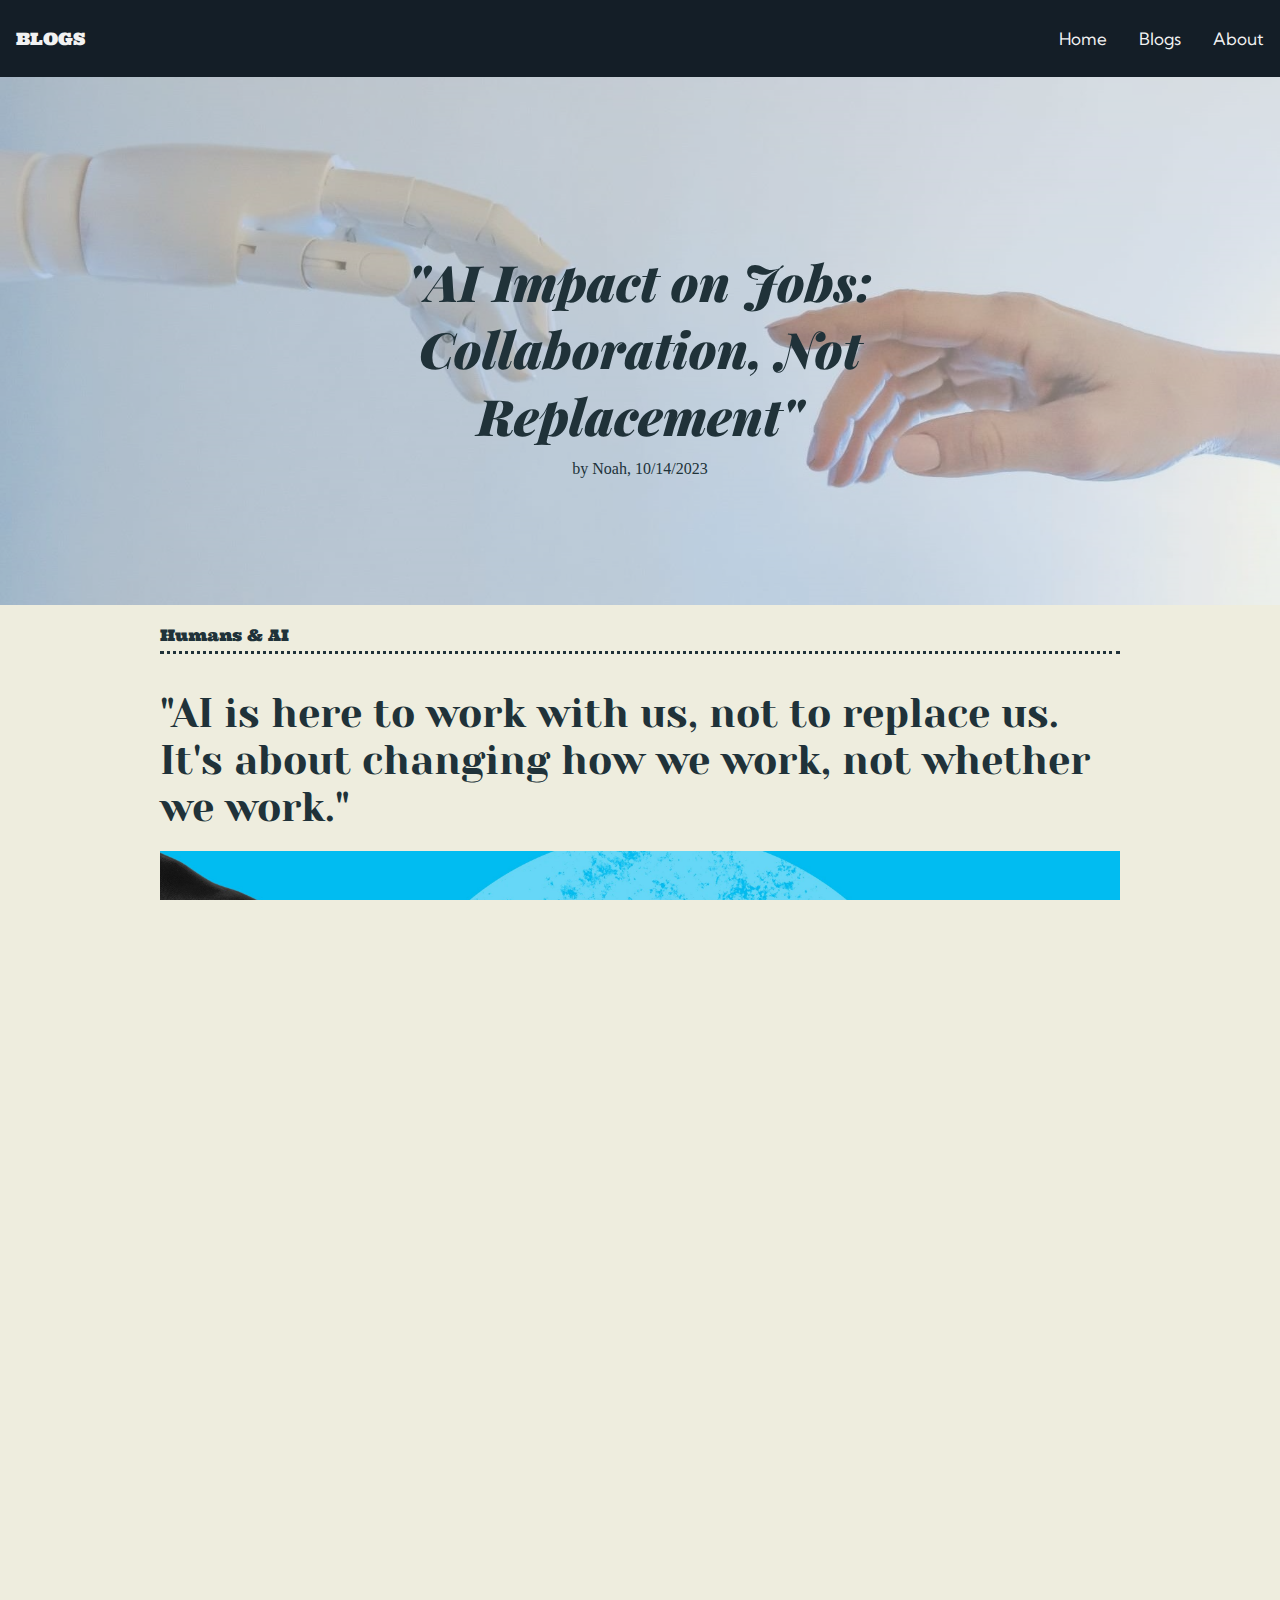
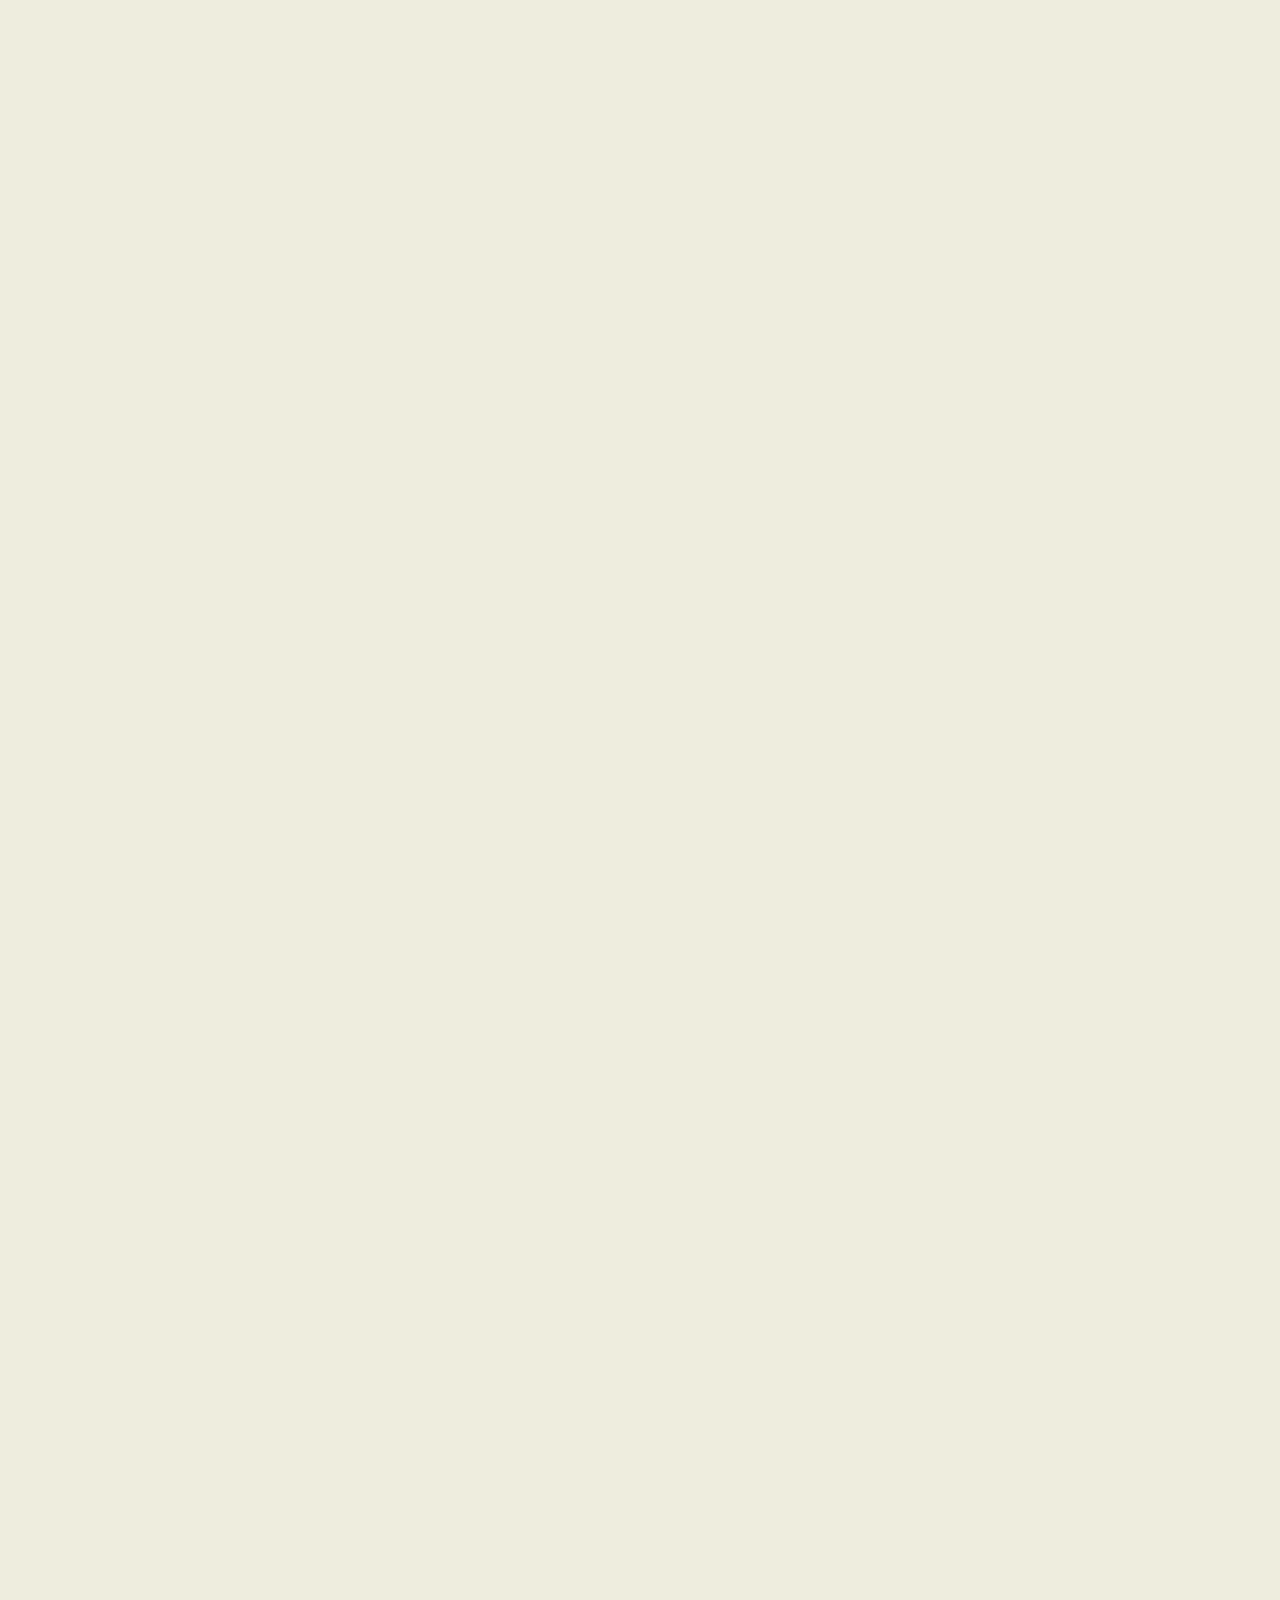
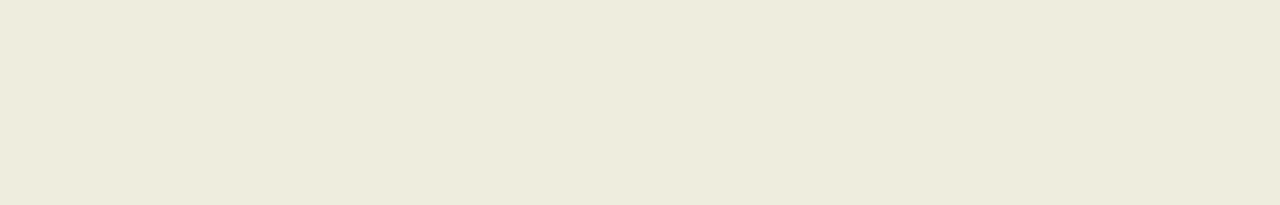
==== index.html @ ddce8234 "3" ====
<!DOCTYPE html>
<html>
<head>
	<meta charset="utf-8">
	<meta name="viewport" content="width=device-width, initial-scale=1">
	<title>Group 3 Blog (purpCom)</title>
	<link rel="stylesheet" href="blog.css">
	<script src="blog.js"></script>

	<!-- fonts -->
	<link rel="preconnect" href="https://fonts.googleapis.com">
	<link rel="preconnect" href="https://fonts.gstatic.com" crossorigin>
	<link href="https://fonts.googleapis.com/css2?family=Kumbh+Sans&family=Playfair+Display&family=Ultra&family=Yeseva+One&display=swap" rel="stylesheet">
</head>

<body>
	<div class="navbar">
		<a style="font-family: 'Ultra', serif;" href="#home">BLOGS</a>
		<div class="threeBts">
			<a href="#home">Home</a>
			<a href="#blogs">Blogs</a>
	  		<a href="#about">About</a>	
		</div>
	</div>

	<div class="bgImgHeader">
		<img style="width: 100%; opacity: 0.5;" src="images/bgOfHeader.jpg">

		<div class="firstHeader centered">
			<p id="actualHead"><em>"AI Impact on Jobs:<wbr> Collaboration, <wbr>Not Replacement"</em></p>
			<p id="subHead">by Noah, 10/14/2023</p>
		</div>
	</div>

	<div>
		<div class="body">

			<div class="tag">
				<p>Humans & AI</p>
			</div>
			<hr>
			<div class="header">
				<header>"AI is here to work with us, not to replace us. It's about changing how we work, not whether we work."</header>
			</div>

			<center>
				<img src="images/artintelimage.jpg">
			</center>
			<div class="blocke">
				<p>The rapid advancement of technology and artificial intelligence (AI) has raised concerns about the possibility of machines taking over human jobs. Let's explore the changing landscape of work in the age of AI and uncover the more nuanced reality – one of collaboration rather than wholesale job replacement.</p>
			</div>
			<div class="blocke">
				<p><u><strong>The Fear Of Job Loss</strong></u></p>
				<p>It's no secret that AI technologies have been integrated into various industries, leading to concerns about human workers losing their jobs to automation. Many have wondered if this technological revolution will leave people unemployed.</p>
			</div>
			<div class="blocke">
				<p><u><strong>The Reality: A Partnership Between Humans and AI</strong></u></p>
				<p>The quote tells a fundamental truth: AI is not here to replace humans but to work alongside us. This collaboration is reshaping the workforce in several ways:</p>
			</div>
			<div class="blocke">
				<p><u><strong>1.) Automating Repetitive Tasks</strong></u></p>
				<p>- AI is particularly adept at handling repetitive and rule-based tasks. In industries like manufacturing, AI-driven robots have taken over mundane and labor-intensive jobs. This, in turn, allows human workers to focus on more complex and quality-oriented tasks..</p>
			</div>
			<div class="blocke">
				<p><u><strong>2.) Enhancing Human Abilities</strong></u></p>
				<p>- AI has the potential to enhance human capabilities. In healthcare, for example, AI can analyze vast amounts of medical data to provide insights that assist doctors in diagnosis and treatment. This collaboration improves the quality and efficiency of work.</p>
			</div>
			<div class="blocke">
				<p><u><strong>3.) Creating New Job Opportunities</strong></u></p>
				<p>- The rise of AI has also given birth to entirely new job roles. Professions such as data scientists, AI ethicists, and machine learning engineers have emerged to meet the demand for expertise in AI technologies.</p>
			</div>
			<div class="blocke">
				<p><u><strong>4.) Valuing Human Qualities</strong></u></p>
				<p>- AI struggles to replicate certain human qualities like empathy, creativity, and complex problem-solving. These uniquely human attributes remain essential in roles that require emotional intelligence and nuanced decision-making.</p>
			</div>
			<div class="blocke">
				<p><u><strong>5.) Preparing for the Future</strong></u></p>
				<p>- Adapting to the evolving workforce in the age of AI is crucial. This includes investing in education and retraining to develop skills that AI cannot replicate, such as critical thinking, adaptability, and emotional intelligence.</p>
			</div>
			<div class="blocke">
				<p><u><strong>Conclusion</strong></u></p>
				<p>The rise of AI isn't a story of machines taking over jobs but rather of how AI is transforming the nature of work. It's a revolution that will change the workplace and the skills needed to thrive in it. Instead of fearing automation, we should embrace the opportunity to collaborate with AI, as it can lead to increased productivity, innovation, and problem-solving. The future of work is evolving, and understanding AI's role in it is essential for shaping a resilient and relevant workforce.</p>
			</div>
			<div class="blocke author">
				<div style="float:left;">	
					<p style="margin-top: -5px;"><u><strong>Author:</strong></u></p>
					<img src="images/cutiePatootie.jpg" alt="some author">
					<center>
						<p id="authorName">Noah Van Array</p>
					</center>
				</div>
				<p id="authorDesc">Noah is a novice human, with experience worth 18 years of being a person, with around 13 years of it being a student of average educational progress. He writes slates of random thoughts in his free time, which he rarely has (false), and the rest of which is spent having imaginary daydreams of things that he wished had happened.</p>
			</div>
		</div>
	</div>

	<div class="footer">
		<p>test</p>
	</div>

</body>

</html>
---- blog.css ----
html,body
{
    width: 100%;
    height: 100%;
    margin: 0px;
    padding: 0px;
    overflow-x: hidden; 
}

body {
  background: #EEEDDE;
  margin: 0;
}

hr {
  border: none;
  border-top: 3.5px dotted #203239;;
  color: #fff;
  height: 1px;
  width: 100%;
  margin-top: -10px;
  margin-bottom: 35px;
}

.navbar {
  background-color: #141E27;
  overflow: hidden;
  white-space: nowrap;
  height: 77px;
}

.navbar header {
  color: white;
  font-family: 'Ultra', serif;
}

.navbar threeBts {
  align-content: right;
}

.navbar a {
  float: left;
  color: #f2f2f2;
  text-align: center;
  padding: 28px 16px;
  text-decoration: none;
  font-size: 17px;
  font-family: 'Kumbh Sans', sans-serif;
}

.threeBts {
  float: right;
}

.threeBts a:hover {
  background-color: #ddd;
  color: black;
}

.navbar a.active {
  background-color: #E0DDAA;
  color: #141E27;
}

.bgImgHeader {
  width: 100%;
  height: auto;
  z-index: 0;
  position: relative;
  text-align: center;
  color: white;
}

.centered {
  position: absolute;
  top: 50%;
  left: 50%;
  transform: translate(-50%, -50%);
}

.firstHeader {
  color: #203239;
}

.firstHeader #actualHead {
  font-family: 'Playfair Display', serif;
  margin-bottom: -5px;
  font-size: 50px;
  font-weight: 900;
}

.firstHeader #subHead {
  margin-bottom: 10px;
}

.header {
  color: #203239;
}

.tag {
  font-family: 'Ultra', serif;
  font-size: 16px;
  color: #203239;
}

.header p{

}

.header header{
  font-family: 'Yeseva One', serif;
  font-size: 40px;
}

.blocke {
  padding: 5px;
  font-family: 'Kumbh Sans', sans-serif;
  font-size: 20px;
  color: #203239;
}

.body {
  width: 75%;
  margin: 0 auto;
}

.body img {
  max-width: 100%;
  margin-top: 20px;
}

.author {
  background-color: #E0DDAA;
  padding: 50px;
  margin-top: 60px;
  margin-bottom: 60px;
}

.author img {
  width: 100px;
  border-radius: 20%;
  margin-top: 0px;
}

.author #authorName {
  font-size: 13.5px;
  margin-top: 0;
}

.author #authorDesc {
  margin-left: 130px;
}

.footer {
  background-color: #141E27;
  color: white;
  width: 100%;
  text-align: ;
  padding: 20px;
  margin-top: 40px; 
}
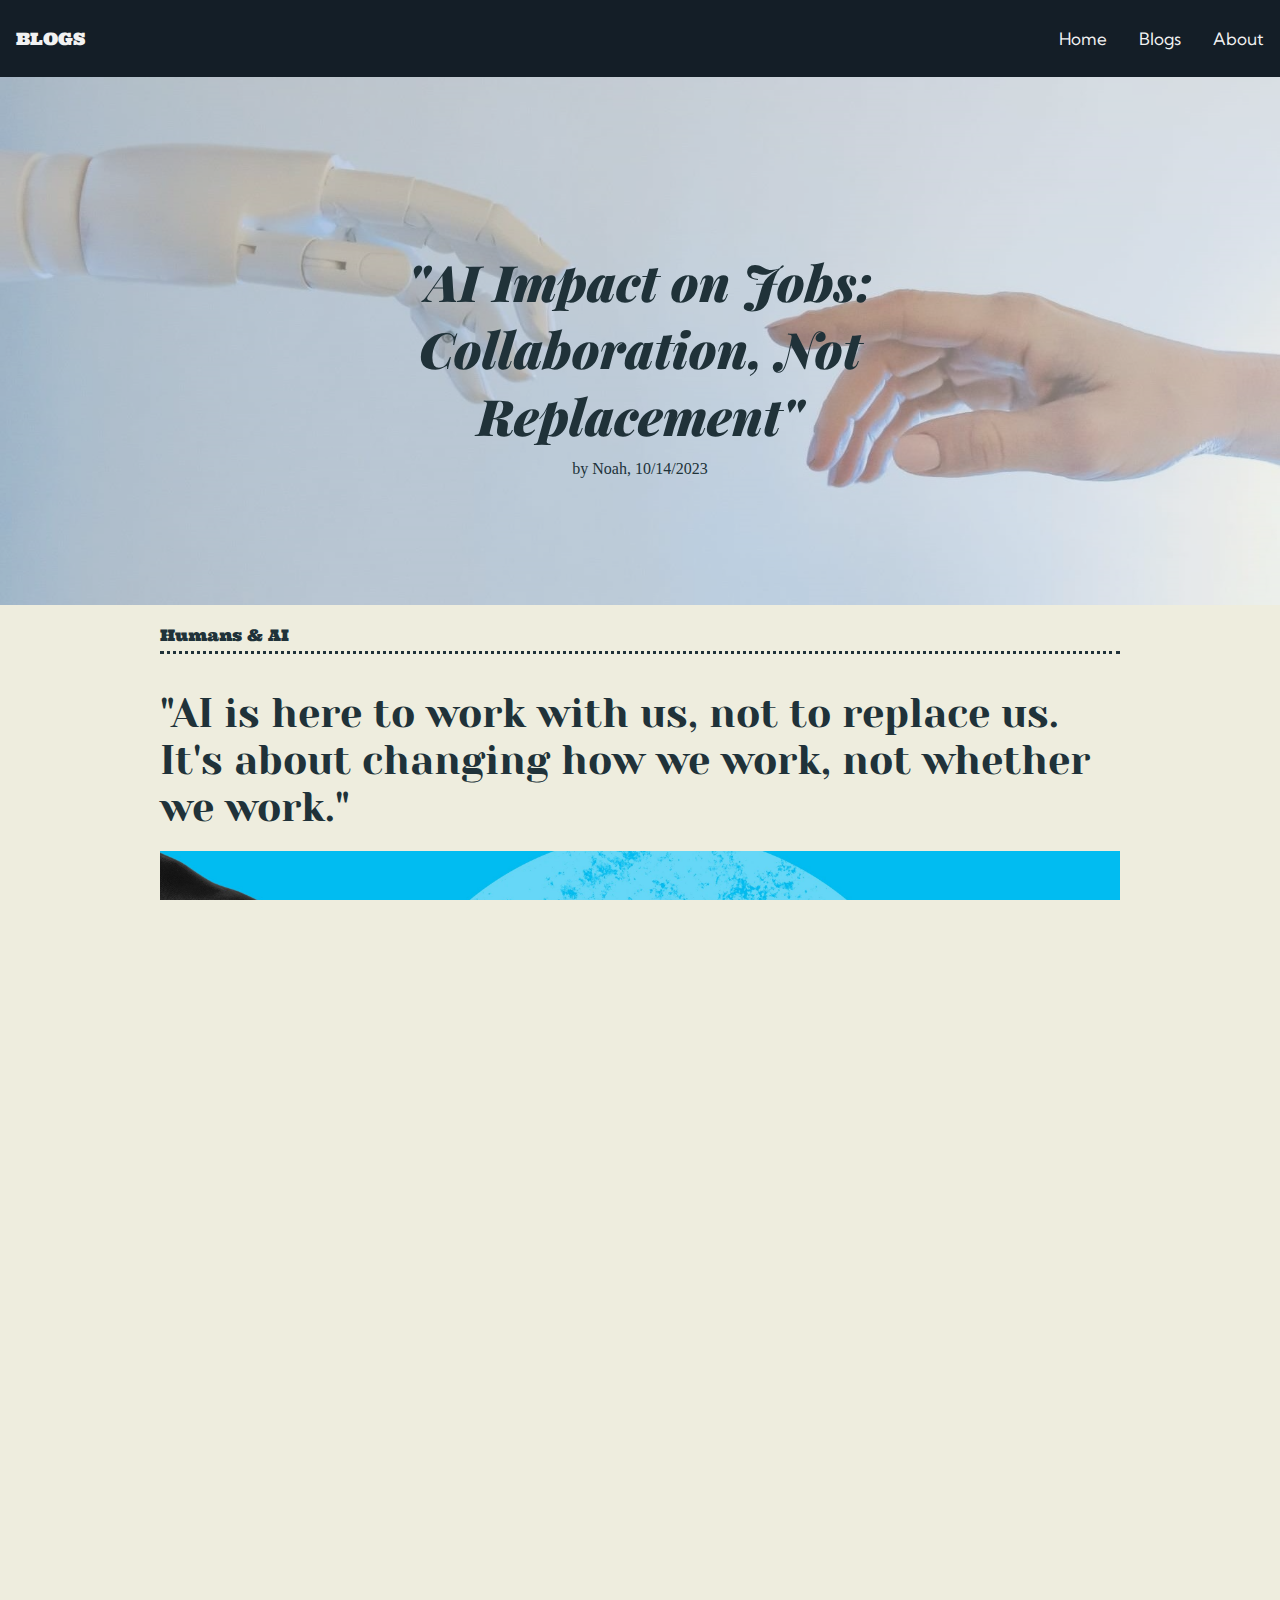
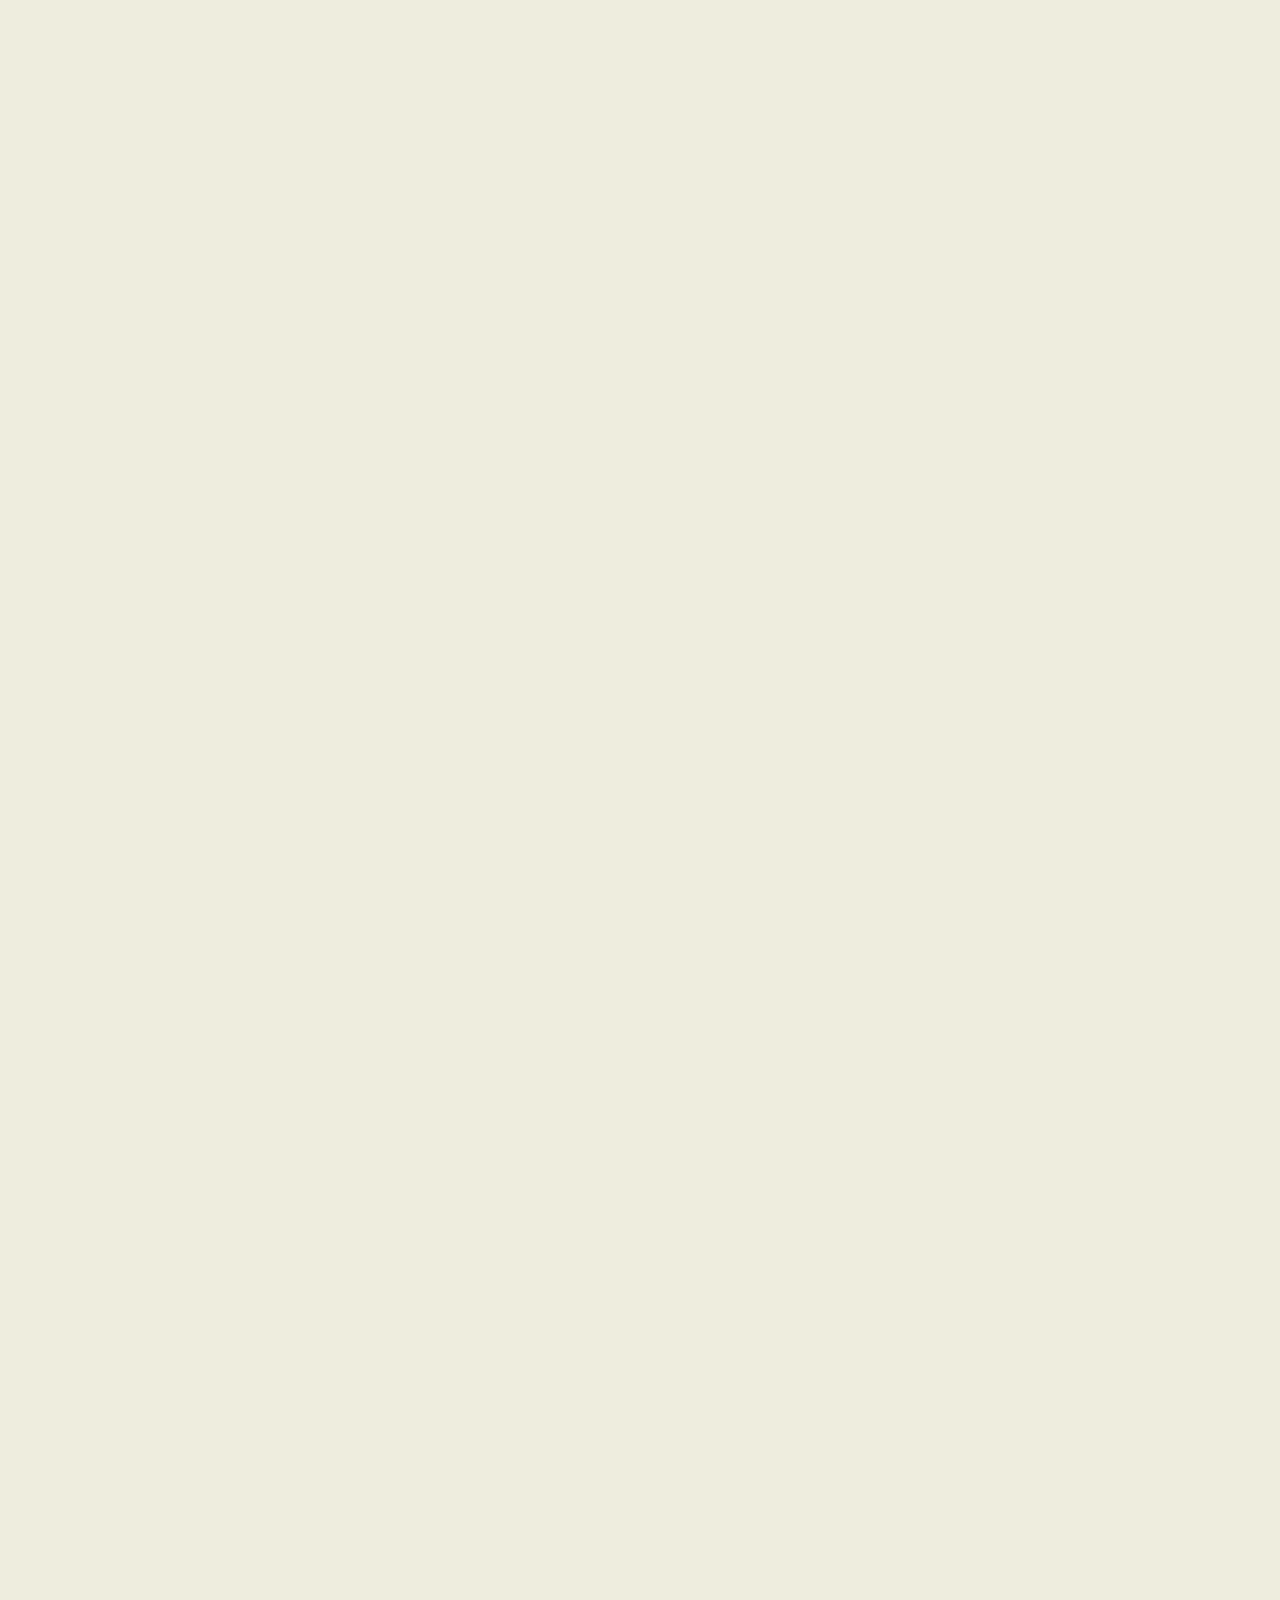
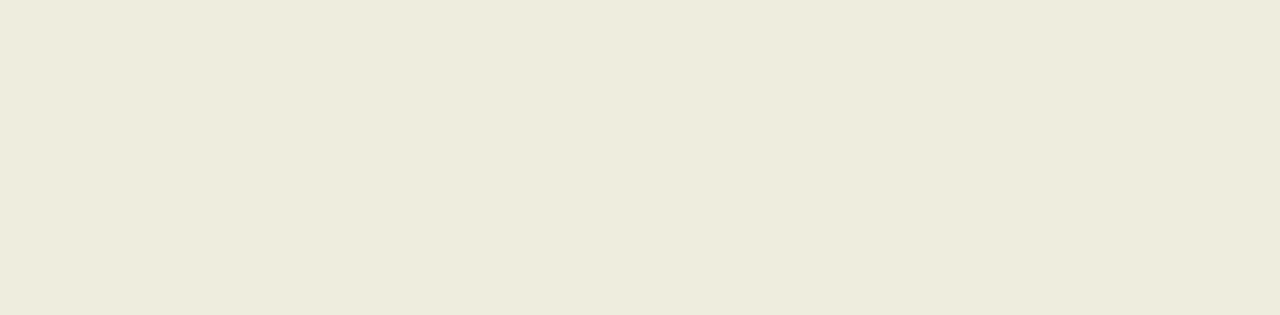
==== commit e4bb8e4f: "7" ====
--- a/index.html
+++ b/index.html
@@ -11,6 +11,9 @@
 	<link rel="preconnect" href="https://fonts.googleapis.com">
 	<link rel="preconnect" href="https://fonts.gstatic.com" crossorigin>
 	<link href="https://fonts.googleapis.com/css2?family=Kumbh+Sans&family=Playfair+Display&family=Ultra&family=Yeseva+One&display=swap" rel="stylesheet">
+
+	<!-- favicon -->
+	<link rel="shortcut icon" type="image/x-icon" href="favicon.ico" />
 </head>
 
 <body>
@@ -26,7 +29,7 @@
 	<div class="bgImgHeader">
 		<img style="width: 100%; opacity: 0.5;" src="images/bgOfHeader.jpg">
 
-		<div class="firstHeader centered">
+		<div class="firstHeader">
 			<p id="actualHead"><em>"AI Impact on Jobs:<wbr> Collaboration, <wbr>Not Replacement"</em></p>
 			<p id="subHead">by Noah, 10/14/2023</p>
 		</div>
@@ -95,7 +98,12 @@
 	</div>
 
 	<div class="footer">
-		<p>test</p>
+		<p style="font-family: 'Ultra', serif; width: 40%;">BLOGS</p>
+		<p style="font-family: 'Ultra', serif; width: 20%;">BLOGS</p>
+		<p style="font-family: 'Ultra', serif; width: 20%;">BLOGS</p>
+		<center>
+			<p>© 2023 Copyright. All Rights Reserved.</p>
+		</center>
 	</div>
 
 </body>
--- a/blog.css
+++ b/blog.css
@@ -71,15 +71,12 @@
   color: white;
 }
 
-.centered {
+.firstHeader {
+  color: #203239;
   position: absolute;
   top: 50%;
   left: 50%;
   transform: translate(-50%, -50%);
-}
-
-.firstHeader {
-  color: #203239;
 }
 
 .firstHeader #actualHead {
@@ -87,6 +84,7 @@
   margin-bottom: -5px;
   font-size: 50px;
   font-weight: 900;
+  max-width: ;
 }
 
 .firstHeader #subHead {
@@ -158,4 +156,7 @@
   text-align: ;
   padding: 20px;
   margin-top: 40px; 
+  font-family: 'Ultra', serif;
 }
+
+.footer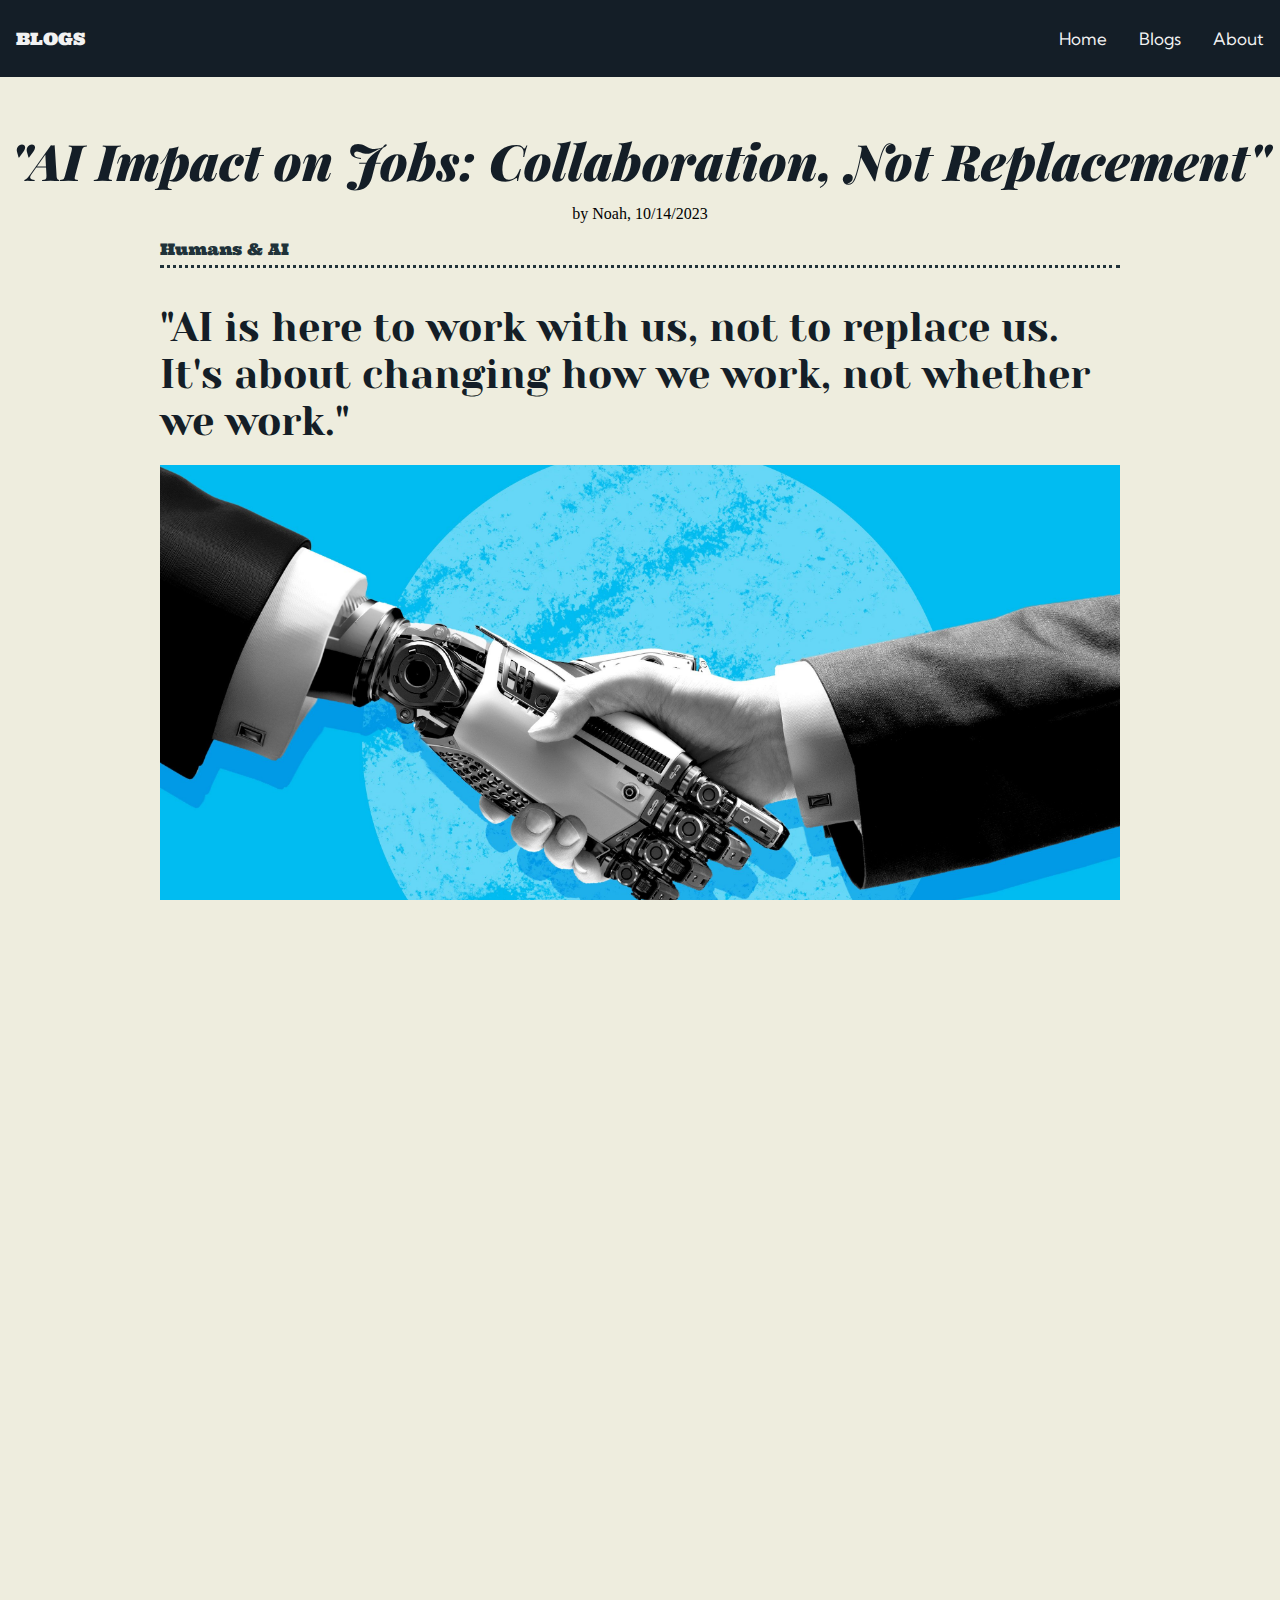
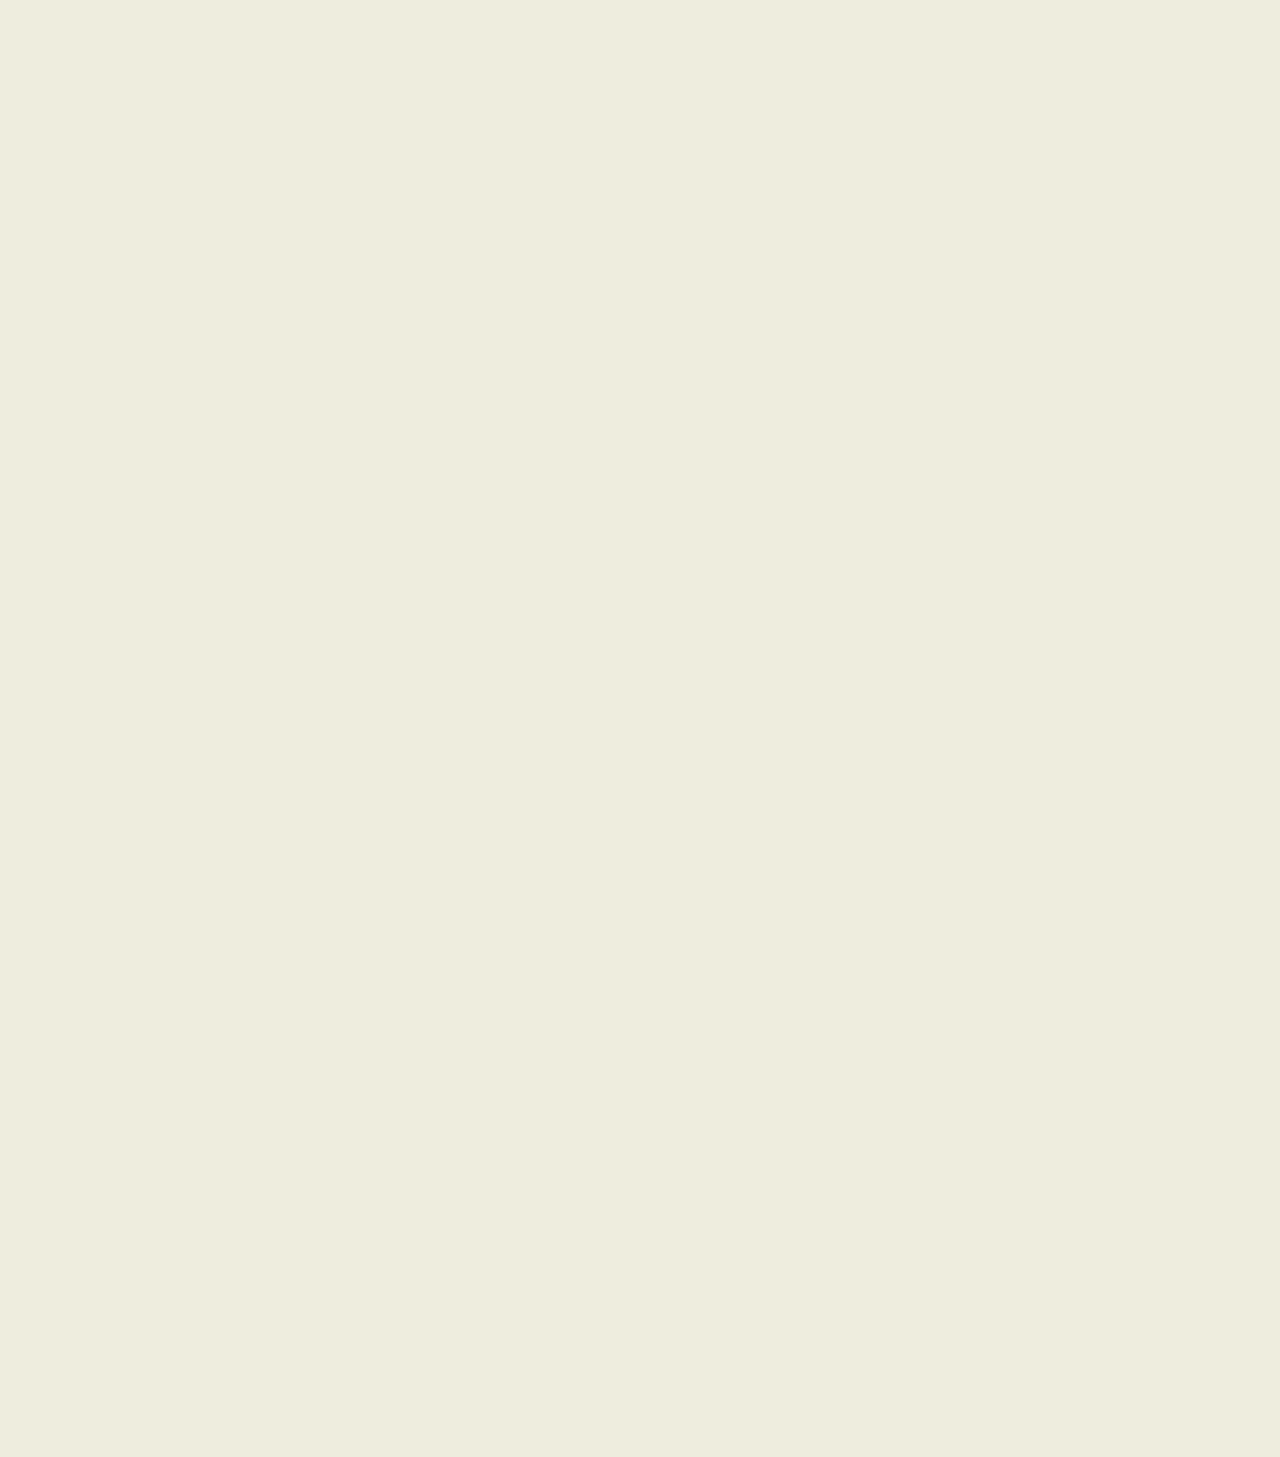
==== commit ecbc73fd: "8" ====
--- a/index.html
+++ b/index.html
@@ -27,10 +27,8 @@
 	</div>
 
 	<div class="bgImgHeader">
-		<img style="width: 100%; opacity: 0.5;" src="images/bgOfHeader.jpg">
-
 		<div class="firstHeader">
-			<p id="actualHead"><em>"AI Impact on Jobs:<wbr> Collaboration, <wbr>Not Replacement"</em></p>
+			<p id="actualHead"><em>"AI Impact on Jobs: Collaboration, Not Replacement"</em></p>
 			<p id="subHead">by Noah, 10/14/2023</p>
 		</div>
 	</div>
@@ -43,7 +41,7 @@
 			</div>
 			<hr>
 			<div class="header">
-				<header>"AI is here to work with us, not to replace us. It's about changing how we work, not whether we work."</header>
+				<header>"AI is here to work with us, not to replace<wbr> us. It's about changing how we work, not whether we work."</header>
 			</div>
 
 			<center>
@@ -85,23 +83,26 @@
 				<p>The rise of AI isn't a story of machines taking over jobs but rather of how AI is transforming the nature of work. It's a revolution that will change the workplace and the skills needed to thrive in it. Instead of fearing automation, we should embrace the opportunity to collaborate with AI, as it can lead to increased productivity, innovation, and problem-solving. The future of work is evolving, and understanding AI's role in it is essential for shaping a resilient and relevant workforce.</p>
 			</div>
 			<div class="blocke author">
-				<div style="float:left;">	
-					<p style="margin-top: -5px;"><u><strong>Author:</strong></u></p>
+				<div style="float:left;">
+					<center>
+						<p style="margin-top: -5px;"><u><strong>Author:</strong></u></p>					
+					</center>
 					<img src="images/cutiePatootie.jpg" alt="some author">
 					<center>
 						<p id="authorName">Noah Van Array</p>
 					</center>
 				</div>
-				<p id="authorDesc">Noah is a novice human, with experience worth 18 years of being a person, with around 13 years of it being a student of average educational progress. He writes slates of random thoughts in his free time, which he rarely has (false), and the rest of which is spent having imaginary daydreams of things that he wished had happened.</p>
+				<p id="authorDesc">Noah is a novice human and is level 18 in being a person (18 years old), with around 13 levels of it being a student of average educational progress. He writes slates of random thoughts in his free time, which he rarely has (false), and the rest of which is spent having imaginary daydreams of things that he wished had happened.</p>
 			</div>
 		</div>
 	</div>
 
 	<div class="footer">
-		<p style="font-family: 'Ultra', serif; width: 40%;">BLOGS</p>
-		<p style="font-family: 'Ultra', serif; width: 20%;">BLOGS</p>
-		<p style="font-family: 'Ultra', serif; width: 20%;">BLOGS</p>
-		<center>
+		<p style="font-family: 'Ultra', serif; width: 30%; float: left;">BLOGS</p>
+		<p style="font-family: 'Ultra', serif; width: 35%; float: right;">BLOGS</p>
+		<p style="font-family: 'Ultra', serif; width: 35%; float: right;">BLOGS</p>
+		<br>
+		<center style="float: none;">
 			<p>© 2023 Copyright. All Rights Reserved.</p>
 		</center>
 	</div>
--- a/blog.css
+++ b/blog.css
@@ -63,28 +63,19 @@
 }
 
 .bgImgHeader {
-  width: 100%;
-  height: auto;
-  z-index: 0;
   position: relative;
   text-align: center;
-  color: white;
 }
 
-.firstHeader {
-  color: #203239;
-  position: absolute;
-  top: 50%;
-  left: 50%;
-  transform: translate(-50%, -50%);
-}
+
+
 
 .firstHeader #actualHead {
   font-family: 'Playfair Display', serif;
   margin-bottom: -5px;
   font-size: 50px;
   font-weight: 900;
-  max-width: ;
+  color: #141E27;
 }
 
 .firstHeader #subHead {
@@ -92,17 +83,13 @@
 }
 
 .header {
-  color: #203239;
+  color: #141E27;
 }
 
 .tag {
   font-family: 'Ultra', serif;
   font-size: 16px;
   color: #203239;
-}
-
-.header p{
-
 }
 
 .header header{
@@ -114,7 +101,7 @@
   padding: 5px;
   font-family: 'Kumbh Sans', sans-serif;
   font-size: 20px;
-  color: #203239;
+  color: #141E27;
 }
 
 .body {
@@ -129,6 +116,7 @@
 
 .author {
   background-color: #E0DDAA;
+  border-radius: 40px;
   padding: 50px;
   margin-top: 60px;
   margin-bottom: 60px;
@@ -136,7 +124,7 @@
 
 .author img {
   width: 100px;
-  border-radius: 20%;
+  border-radius: 40px;
   margin-top: 0px;
 }
 
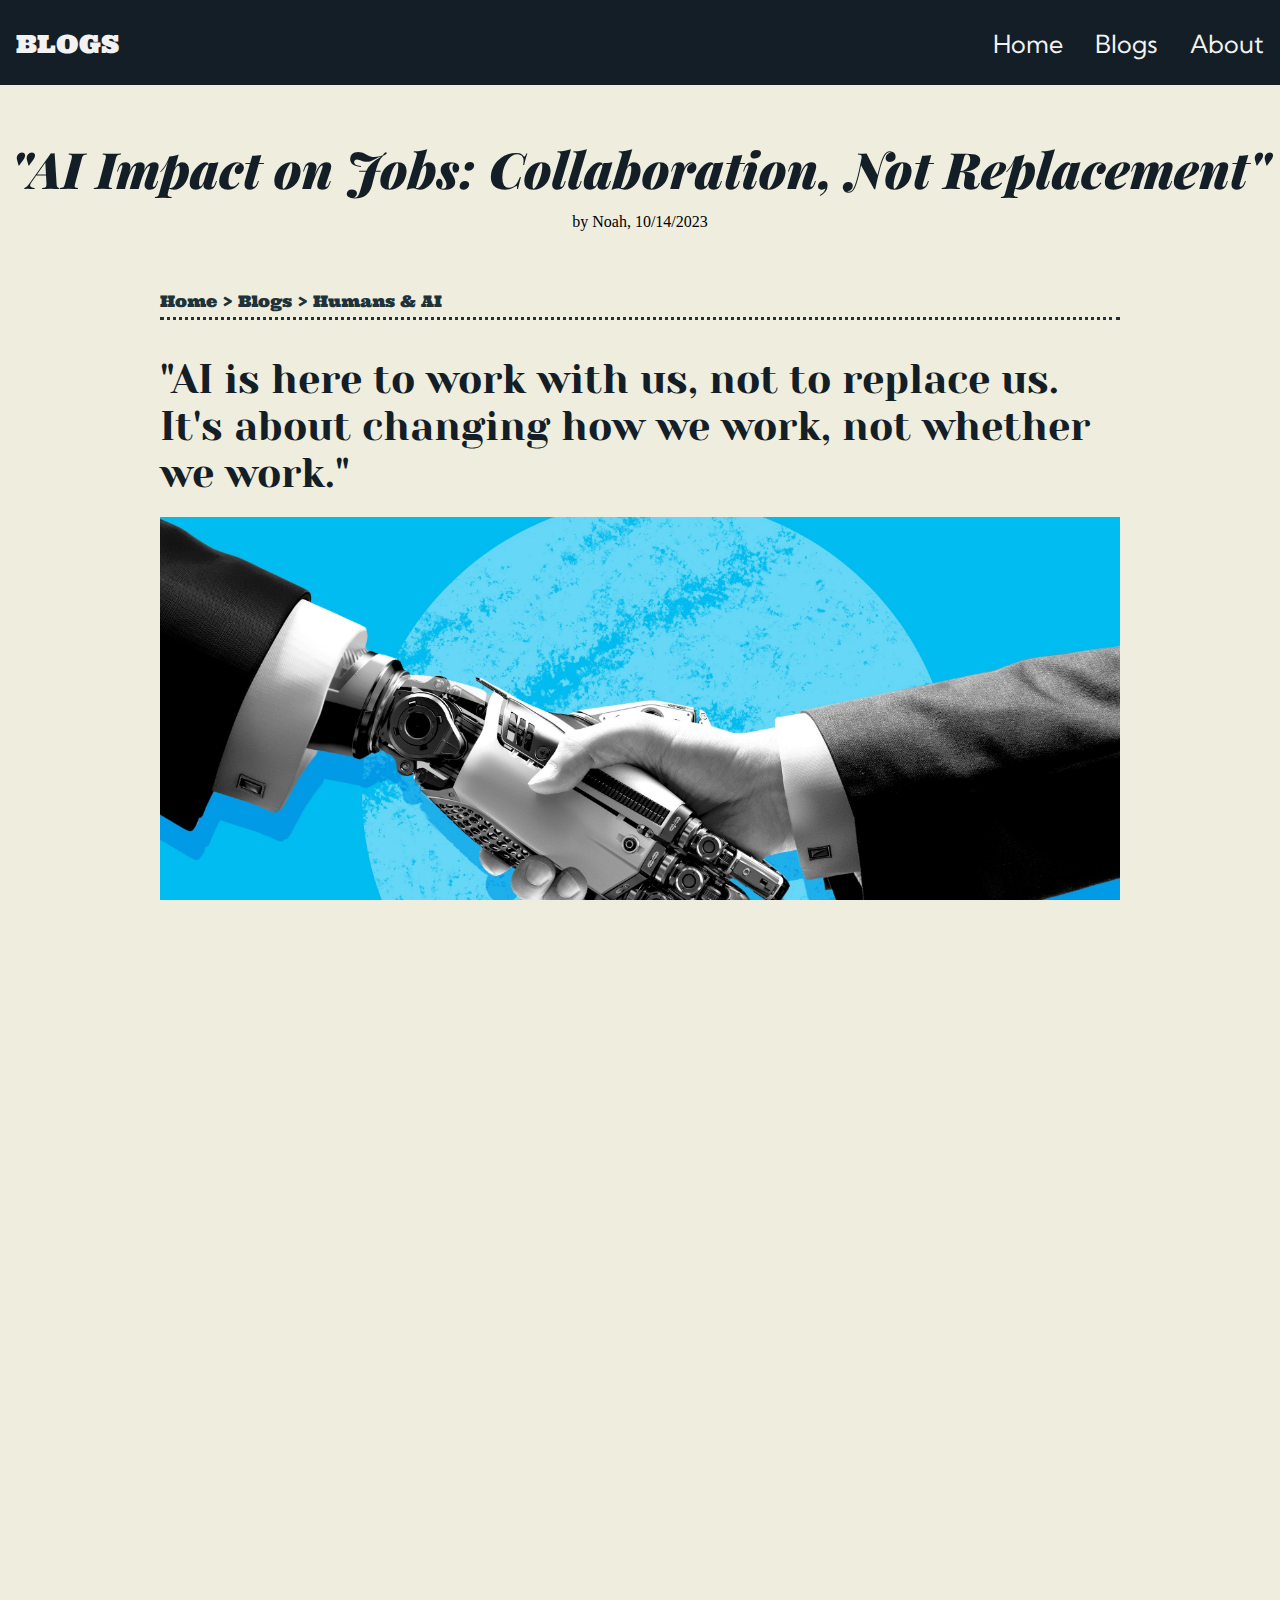
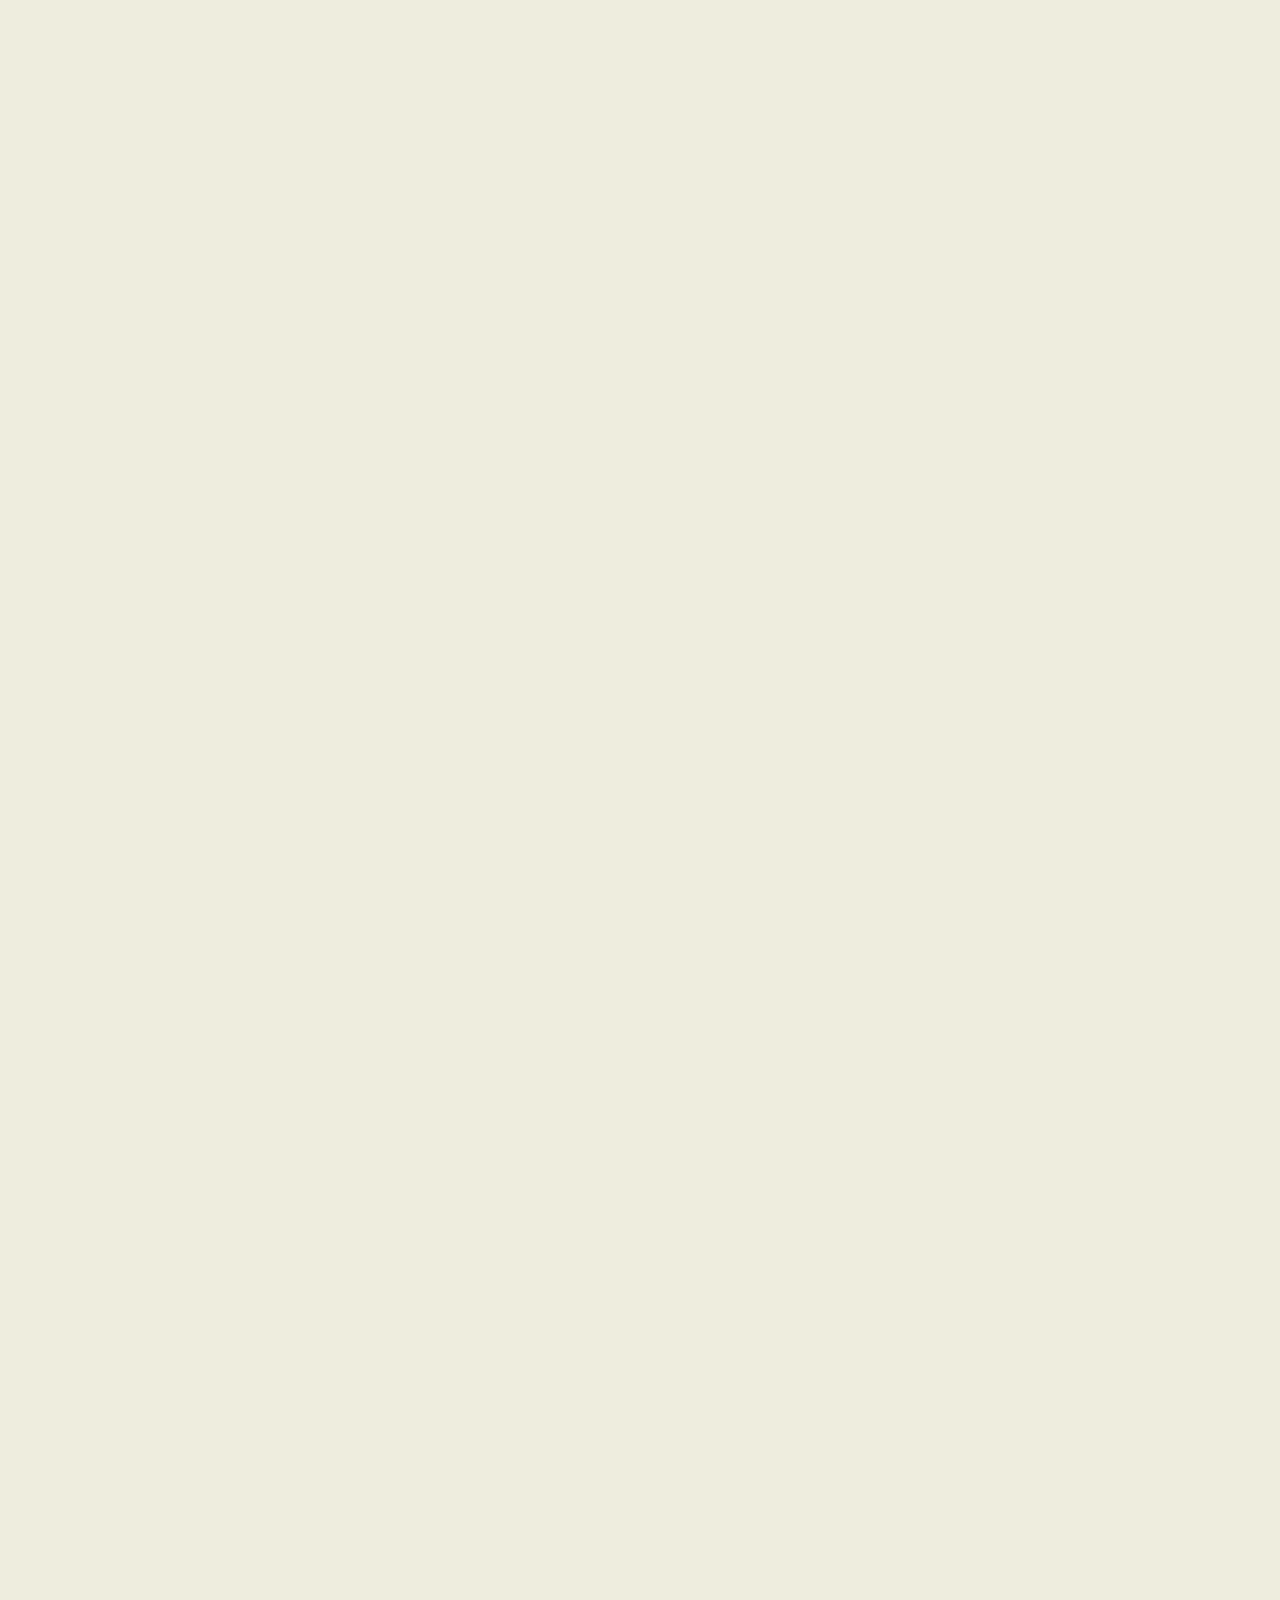
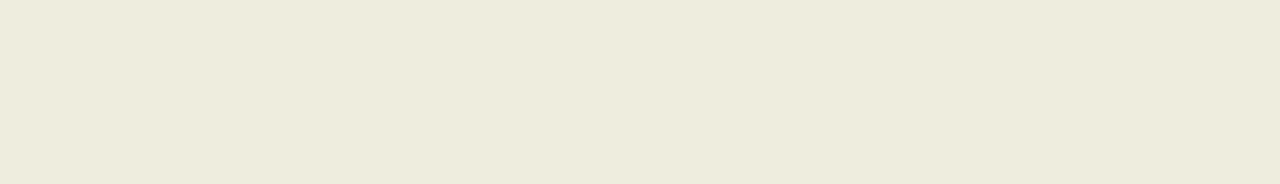
==== commit 59adbcfd: "9" ====
--- a/index.html
+++ b/index.html
@@ -6,6 +6,7 @@
 	<title>Group 3 Blog (purpCom)</title>
 	<link rel="stylesheet" href="blog.css">
 	<script src="blog.js"></script>
+	<link rel="stylesheet" href="https://cdnjs.cloudflare.com/ajax/libs/font-awesome/4.7.0/css/font-awesome.min.css">
 
 	<!-- fonts -->
 	<link rel="preconnect" href="https://fonts.googleapis.com">
@@ -37,7 +38,7 @@
 		<div class="body">
 
 			<div class="tag">
-				<p>Humans & AI</p>
+				<p><a href="#">Home</a> > <a href="#">Blogs</a> > <a href="#">Humans & AI</a></p>
 			</div>
 			<hr>
 			<div class="header">
@@ -83,30 +84,50 @@
 				<p>The rise of AI isn't a story of machines taking over jobs but rather of how AI is transforming the nature of work. It's a revolution that will change the workplace and the skills needed to thrive in it. Instead of fearing automation, we should embrace the opportunity to collaborate with AI, as it can lead to increased productivity, innovation, and problem-solving. The future of work is evolving, and understanding AI's role in it is essential for shaping a resilient and relevant workforce.</p>
 			</div>
 			<div class="blocke author">
-				<div style="float:left;">
+				<div class="leftCol" style="float:left;">
 					<center>
-						<p style="margin-top: -5px;"><u><strong>Author:</strong></u></p>					
+						<p style="margin-top: -5px;"><u><strong>Author:</strong></u></p>	
+						<img src="images/cutiePatootie.jpg" alt="some author">				
 					</center>
-					<img src="images/cutiePatootie.jpg" alt="some author">
+					
 					<center>
 						<p id="authorName">Noah Van Array</p>
 					</center>
 				</div>
-				<p id="authorDesc">Noah is a novice human and is level 18 in being a person (18 years old), with around 13 levels of it being a student of average educational progress. He writes slates of random thoughts in his free time, which he rarely has (false), and the rest of which is spent having imaginary daydreams of things that he wished had happened.</p>
+				<div class="rightCol">
+					<p id="authorDesc">Noah is a novice human and is level 18 in being a person (18 years old), with around 13 levels of it being a student of average educational progress. He writes slates of random thoughts in his free time, which he rarely has (false), and the rest of which is spent having imaginary daydreams of things that he wished had happened, or not.</p>
+				</div>
 			</div>
 		</div>
 	</div>
 
 	<div class="footer">
-		<p style="font-family: 'Ultra', serif; width: 30%; float: left;">BLOGS</p>
-		<p style="font-family: 'Ultra', serif; width: 35%; float: right;">BLOGS</p>
-		<p style="font-family: 'Ultra', serif; width: 35%; float: right;">BLOGS</p>
-		<br>
-		<center style="float: none;">
-			<p>© 2023 Copyright. All Rights Reserved.</p>
+		<div class="firstFoot">
+			<p style="font-family: 'Ultra', serif; font-size: 30px;">BLOGS</p>
+			<p style="font-family: 'Kumbh Sans', sans-serif; font-size: 15px; margin-top: -26px;">For all your our bloggin' needs...</p>
+		</div>
+		<div class="secondFoot"> 
+			<img src="images/icons/phone.png" class="fa">
+			<p>0960 389 7638</p> 
+			<img src="images/icons/location.png" class="fa">
+			<p></p> 
+		</div>
+
+		<div class="thirdFoot" style="">
+			<img src="images/icons/fb.png" class="fa">
+			<p>https://www.facebook.com/BLOGS</p> 
+			<img src="images/icons/reddit.png" class="fa">
+			<p>https://www.reddit.com/BLOGS</p> 
+		</div>
+		
+		<br><br>
+		<center style="clear: both; font-family: 'Kumbh Sans', sans-serif; padding-top: 10px;">
+			<p>© BLOGS 2023 Copyright. All Rights Reserved.</p>
 		</center>
 	</div>
 
 </body>
 
 </html>
+
+<!-- jyjn -->--- a/blog.css
+++ b/blog.css
@@ -26,7 +26,7 @@
   background-color: #141E27;
   overflow: hidden;
   white-space: nowrap;
-  height: 77px;
+  height: 85px;
 }
 
 .navbar header {
@@ -44,7 +44,7 @@
   text-align: center;
   padding: 28px 16px;
   text-decoration: none;
-  font-size: 17px;
+  font-size: 25px;
   font-family: 'Kumbh Sans', sans-serif;
 }
 
@@ -67,9 +67,6 @@
   text-align: center;
 }
 
-
-
-
 .firstHeader #actualHead {
   font-family: 'Playfair Display', serif;
   margin-bottom: -5px;
@@ -79,7 +76,7 @@
 }
 
 .firstHeader #subHead {
-  margin-bottom: 10px;
+  margin-bottom: 60px;
 }
 
 .header {
@@ -90,6 +87,16 @@
   font-family: 'Ultra', serif;
   font-size: 16px;
   color: #203239;
+}
+
+.tag a {
+  text-decoration: none;
+  color: #203239;
+}
+
+.tags a:hover {
+  background-color: grey;
+  color: grey;
 }
 
 .header header{
@@ -134,7 +141,23 @@
 }
 
 .author #authorDesc {
-  margin-left: 130px;
+/*  margin-left: 130px;*/
+}
+
+.leftCol {
+  float: left;
+/*  width: 75%;*/
+}
+
+.rightCol {
+  padding-left: 135px;
+}
+
+@media screen and (max-width: 800px) {
+  .leftCol, .rightCol {
+    width: 100%;
+    padding: 0;
+  }
 }
 
 .footer {
@@ -147,4 +170,26 @@
   font-family: 'Ultra', serif;
 }
 
-.footer+.footer .firstFoot {
+  width: 25%;
+  float: left; 
+}
+
+.footer.secondFoot, .thirdFoot {
+  display: flex;
+  width: 37.5%;
+  float: right;
+  margin-top: 15px;
+}
+
+.fa {
+  padding: 20px;
+  font-size: 30px;
+  width: 30px;
+}
+
+.fa:hover {
+    opacity: 0.7;
+}
+
+/*jyjn*/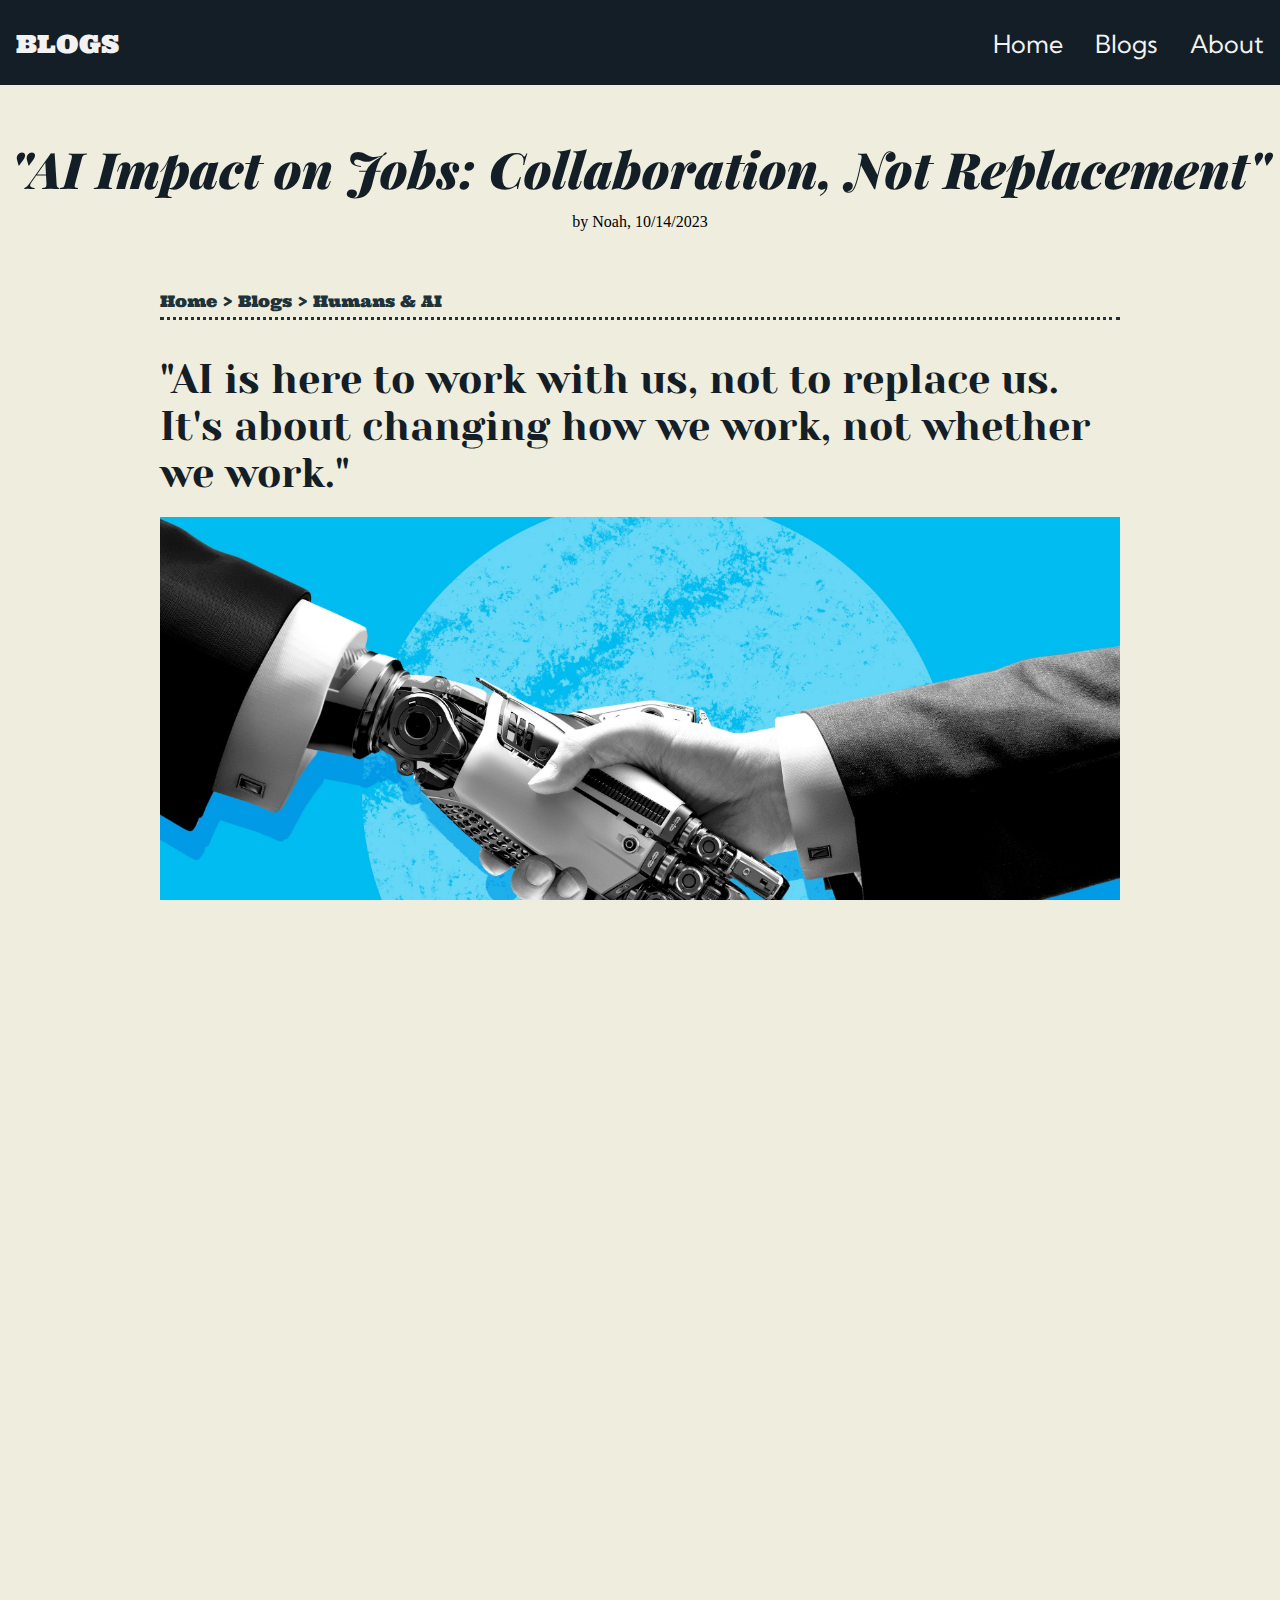
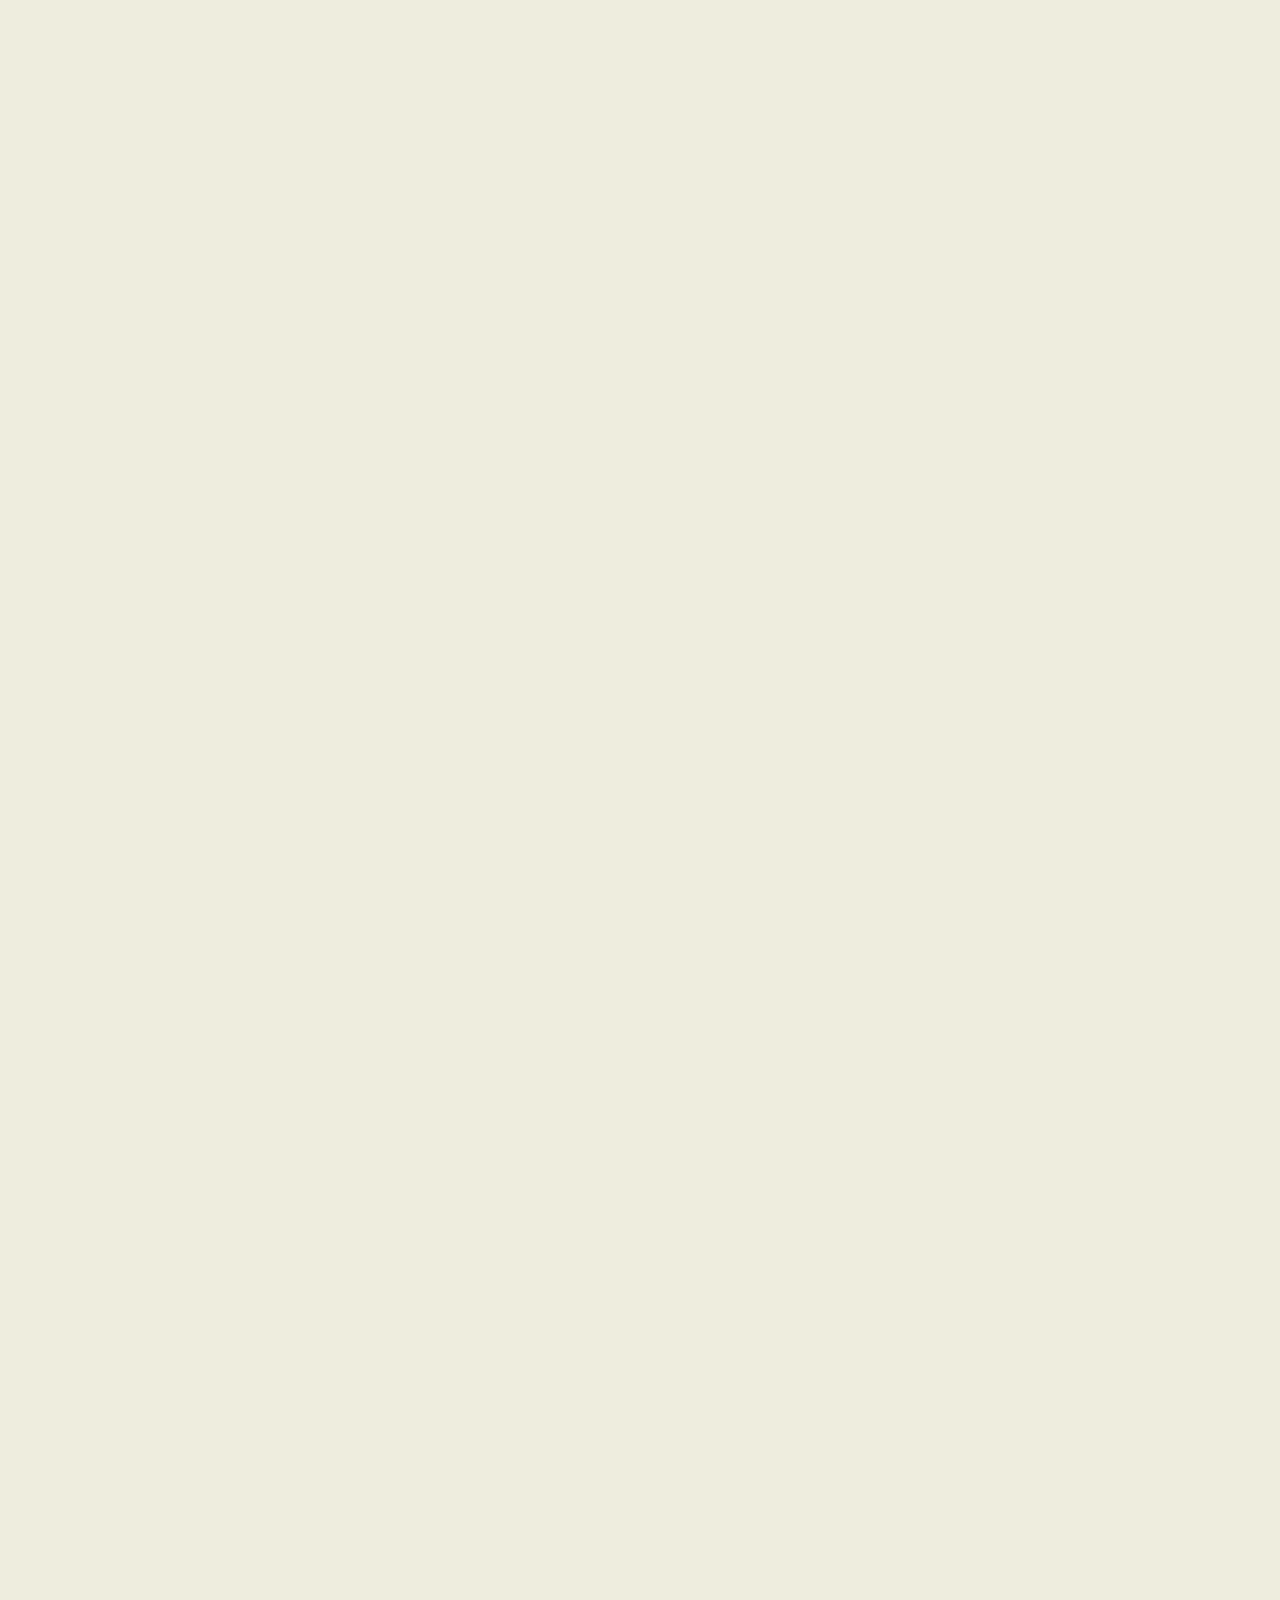
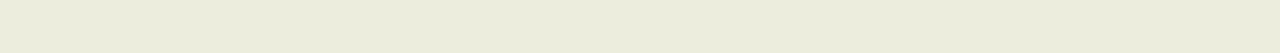
==== commit 91420c51: "10 (finally??)" ====
--- a/index.html
+++ b/index.html
@@ -107,23 +107,38 @@
 			<p style="font-family: 'Kumbh Sans', sans-serif; font-size: 15px; margin-top: -26px;">For all your our bloggin' needs...</p>
 		</div>
 		<div class="secondFoot"> 
-			<img src="images/icons/phone.png" class="fa">
-			<p>0960 389 7638</p> 
-			<img src="images/icons/location.png" class="fa">
-			<p></p> 
+		
+			<div style="display: inline-flex; align-items: center;">
+				<img src="images/icons/phone.png" class="fa">
+				<p>0960 389 7638</p> 
+			</div>
+			<div style="display: inline-flex; align-items: center;">
+				<img src="images/icons/location.png" class="fa">
+				<p>im in your house...</p> 
+			</div>
 		</div>
 
-		<div class="thirdFoot" style="">
-			<img src="images/icons/fb.png" class="fa">
-			<p>https://www.facebook.com/BLOGS</p> 
-			<img src="images/icons/reddit.png" class="fa">
-			<p>https://www.reddit.com/BLOGS</p> 
+		<div class="thirdFoot" style="text-decoration: none; color: white;">
+			<div style="display: inline-flex; align-items: center;">
+				<img src="images/icons/fb.png" class="fa">
+				<a href="#">https://www.facebook.com/BLOGS</a> 
+			</div>
+			<div style="display: inline-flex; align-items: center;">
+				<img src="images/icons/reddit.png" class="fa">
+				<a href="#">https://www.reddit.com/BLOGS</a> 
+			</div>
+		</div>
+
+		<div id="about" class="fourthFoot" style="color: white;">
+			<p><b>About:</b></p>
+			<p>Since we need to pass this activity, I made this website, cuz why not. <br>-y</p>
 		</div>
 		
-		<br><br>
 		<center style="clear: both; font-family: 'Kumbh Sans', sans-serif; padding-top: 10px;">
 			<p>© BLOGS 2023 Copyright. All Rights Reserved.</p>
 		</center>
+
+		
 	</div>
 
 </body>
--- a/blog.css
+++ b/blog.css
@@ -164,22 +164,45 @@
   background-color: #141E27;
   color: white;
   width: 100%;
-  text-align: ;
   padding: 20px;
   margin-top: 40px; 
-  font-family: 'Ultra', serif;
-}
-
-.footer .firstFoot {
-  width: 25%;
+  font-family: 'Kumbh Sans', serif;
+}
+
+.firstFoot {
+  width: 21%;
   float: left; 
-}
-
-.footer.secondFoot, .thirdFoot {
-  display: flex;
-  width: 37.5%;
+  margin-left: 55px;
+}
+
+.secondFoot {
+  width: 20%;
+  float: left;
+  margin-top: 15px;
+  display: inline-flex;
+  flex-direction: row;
+  align-items: center;
+  flex-wrap: wrap;
+}
+
+.thirdFoot {
+  width: 10%;
+  clear: both;
+  margin-top: 15px;
+  display: inline-flex;
+  flex-wrap: wrap;
+}
+
+.thirdFoot a {
+  text-decoration: none;
+  color: white;
+}
+
+.fourthFoot {
+  width: 18%;
   float: right;
-  margin-top: 15px;
+  margin-right: 124px;
+  margin-top: 22px;
 }
 
 .fa {
@@ -188,8 +211,4 @@
   width: 30px;
 }
 
-.fa:hover {
-    opacity: 0.7;
-}
-
 /*jyjn*/